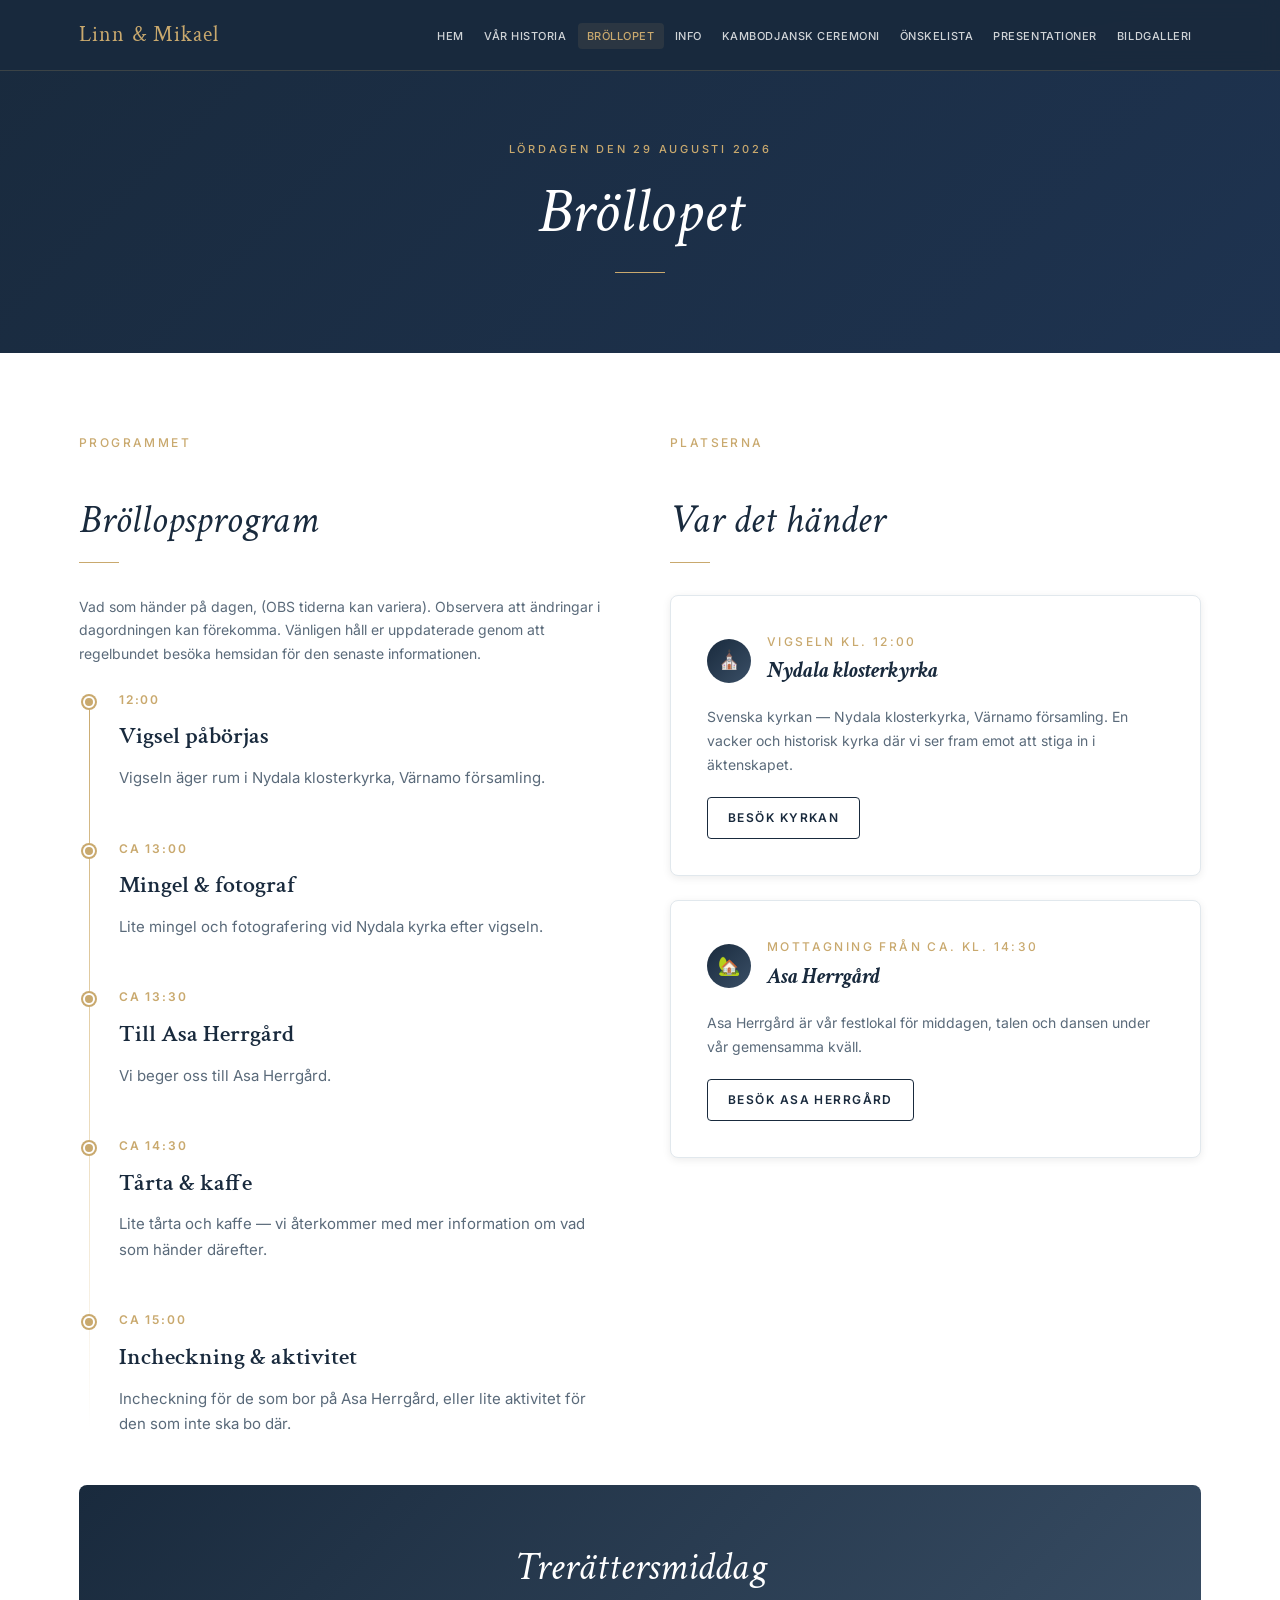
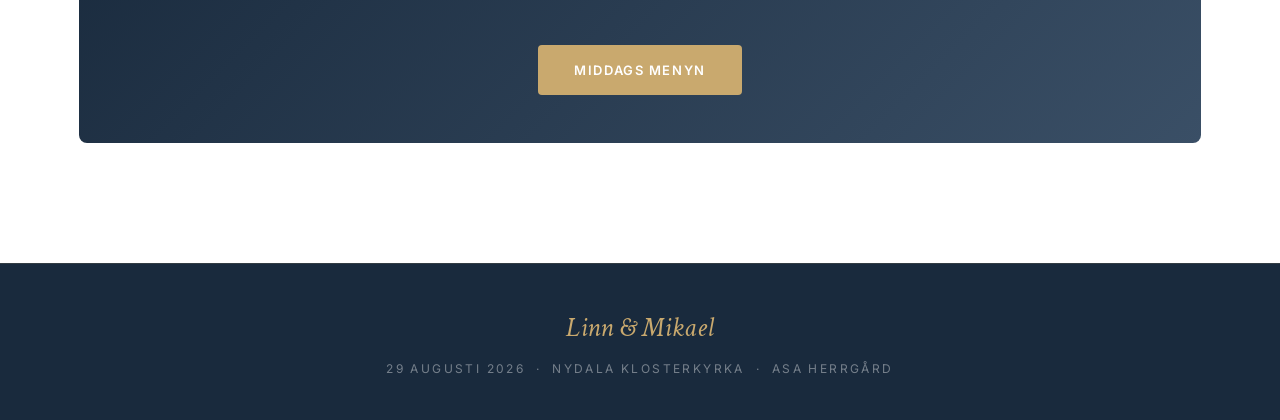
==== brollopet.html @ 31738ab4 "source repo import" ====
<!DOCTYPE html>
<html lang="sv">
<head>
  <meta charset="UTF-8" />
  <meta name="viewport" content="width=device-width, initial-scale=1.0" />
  <title>Bröllopet — Linn &amp; Mikael</title>
  <link rel="stylesheet" href="styles.css" />
</head>
<body>

  <div id="nav-placeholder"></div>

  <header class="page-header">
    <p class="page-header-eyebrow">Lördagen den 29 augusti 2026</p>
    <h1>Bröllopet</h1>
    <div class="page-header-divider"></div>
  </header>

  <main>
    <div class="two-col">
      <!-- PROGRAM -->
      <div>
        <p class="section-subtitle">Programmet</p>
        <h2 class="section-title">Bröllopsprogram</h2>
        <div class="section-divider"></div>
        <p style="font-family: var(--font-body); font-size: 14px; color: var(--color-text-light); line-height: 1.7; margin-bottom: 24px;">
          Vad som händer på dagen, (OBS tiderna kan variera). Observera att ändringar i dagordningen kan förekomma. Vänligen håll er uppdaterade genom att regelbundet besöka hemsidan för den senaste informationen.
        </p>
        <div class="timeline">
          <div class="timeline-item">
            <div class="timeline-dot"></div>
            <div class="timeline-time">12:00</div>
            <div class="timeline-title">Vigsel påbörjas</div>
            <p class="timeline-desc">
              Vigseln äger rum i Nydala klosterkyrka, Värnamo församling.
            </p>
          </div>
          <div class="timeline-item">
            <div class="timeline-dot"></div>
            <div class="timeline-time">Ca 13:00</div>
            <div class="timeline-title">Mingel &amp; fotograf</div>
            <p class="timeline-desc">
              Lite mingel och fotografering vid Nydala kyrka efter vigseln.
            </p>
          </div>
          <div class="timeline-item">
            <div class="timeline-dot"></div>
            <div class="timeline-time">Ca 13:30</div>
            <div class="timeline-title">Till Asa Herrgård</div>
            <p class="timeline-desc">
              Vi beger oss till Asa Herrgård.
            </p>
          </div>
          <div class="timeline-item">
            <div class="timeline-dot"></div>
            <div class="timeline-time">Ca 14:30</div>
            <div class="timeline-title">Tårta &amp; kaffe</div>
            <p class="timeline-desc">
              Lite tårta och kaffe — vi återkommer med mer information om vad som händer därefter.
            </p>
          </div>
          <div class="timeline-item">
            <div class="timeline-dot"></div>
            <div class="timeline-time">Ca 15:00</div>
            <div class="timeline-title">Incheckning &amp; aktivitet</div>
            <p class="timeline-desc">
              Incheckning för de som bor på Asa Herrgård, eller lite aktivitet för den som inte ska bo där.
            </p>
          </div>
        </div>
      </div>

      <!-- VENUES -->
      <div>
        <p class="section-subtitle">Platserna</p>
        <h2 class="section-title">Var det händer</h2>
        <div class="section-divider"></div>

        <div class="card mb-24">
          <div style="display: flex; align-items: center; gap: 16px; margin-bottom: 16px;">
            <div class="info-icon">⛪</div>
            <div>
              <p class="section-subtitle mb-0" style="margin-bottom: 0;">Vigseln kl. 12:00</p>
              <h3 style="font-family: var(--font-display); font-size: 22px; color: var(--color-navy); font-style: italic;">Nydala klosterkyrka</h3>
            </div>
          </div>
          <p style="font-family: var(--font-body); font-size: 14px; color: var(--color-text-light); line-height: 1.7;">
            Svenska kyrkan — Nydala klosterkyrka, Värnamo församling. En vacker och historisk kyrka där vi ser fram emot att stiga in i äktenskapet.
          </p>
          <a
            href="https://www.svenskakyrkan.se/varnamo/nydalakyrka"
            target="_blank"
            rel="noopener"
            class="btn btn-outline"
            style="margin-top: 20px; font-size: 12px; padding: 10px 20px;"
          >Besök kyrkan</a>
        </div>

        <div class="card">
          <div style="display: flex; align-items: center; gap: 16px; margin-bottom: 16px;">
            <div class="info-icon">🏡</div>
            <div>
              <p class="section-subtitle mb-0" style="margin-bottom: 0;">Mottagning från ca. kl. 14:30</p>
              <h3 style="font-family: var(--font-display); font-size: 22px; color: var(--color-navy); font-style: italic;">Asa Herrgård</h3>
            </div>
          </div>
          <p style="font-family: var(--font-body); font-size: 14px; color: var(--color-text-light); line-height: 1.7;">
            Asa Herrgård är vår festlokal för middagen, talen och dansen under vår gemensamma kväll.
          </p>
          <a
            href="https://www.asaherrgard.se/"
            target="_blank"
            rel="noopener"
            class="btn btn-outline"
            style="margin-top: 20px; font-size: 12px; padding: 10px 20px;"
          >Besök Asa Herrgård</a>
        </div>
      </div>
    </div>

    <!-- INFO BOX -->
    <div class="highlight-box mt-48">
      <h2>Trerättersmiddag</h2>
      <a href="info.html#middagen" class="btn btn-gold" style="margin-top: 28px;">Middags Menyn</a>
    </div>
  </main>

  <div id="footer-placeholder"></div>
  <script src="nav.js"></script>
</body>
</html>
---- styles.css ----
/* ===== GOOGLE FONTS ===== */
@import url('https://fonts.googleapis.com/css2?family=Crimson+Text:ital,wght@0,400;0,600;1,400;1,600&family=Inter:wght@300;400;500;600&family=Spinnaker&display=swap');

/* ===== CSS VARIABLES ===== */
:root {
  --color-primary: #2872fa;
  --color-primary-dark: #1559ed;
  --color-navy: #192a3d;
  --color-navy-mid: #1e3350;
  --color-slate: #3A4F66;
  --color-light: #f2f5f7;
  --color-lighter: #fafbfc;
  --color-white: #ffffff;
  --color-gold: #c9a96e;
  --color-gold-light: #e8d5b0;
  --color-text: #2c3e50;
  --color-text-light: #5a6a7a;
  --color-border: #e1e8ed;

  --font-display: 'Crimson Text', Georgia, serif;
  --font-body: 'Inter', sans-serif;

  --shadow-sm: 0 2px 8px rgba(0,0,0,0.08);
  --shadow-md: 0 4px 20px rgba(0,0,0,0.12);
  --shadow-lg: 0 8px 40px rgba(0,0,0,0.16);

  --transition: 0.3s ease;
  --border-radius: 4px;
}

/* ===== RESET & BASE ===== */
*, *::before, *::after {
  box-sizing: border-box;
  margin: 0;
  padding: 0;
}

html {
  scroll-behavior: smooth;
}

body {
  font-family: var(--font-body);
  font-size: 16px;
  line-height: 1.7;
  color: var(--color-text);
  background: var(--color-white);
  -webkit-font-smoothing: antialiased;
}

img {
  max-width: 100%;
  height: auto;
  display: block;
}

a {
  color: var(--color-primary);
  text-decoration: none;
  transition: color var(--transition);
}

a:hover {
  color: var(--color-primary-dark);
}

/* ===== NAVIGATION ===== */
.nav {
  position: fixed;
  top: 0;
  left: 0;
  right: 0;
  z-index: 1000;
  background: rgba(25, 42, 61, 0.97);
  backdrop-filter: blur(10px);
  border-bottom: 1px solid rgba(201, 169, 110, 0.2);
  transition: background var(--transition);
}

.nav-inner {
  max-width: 1170px;
  margin: 0 auto;
  padding: 0 24px;
  display: flex;
  align-items: center;
  justify-content: space-between;
  height: 70px;
}

.nav-logo {
  font-family: var(--font-display);
  font-size: 22px;
  color: var(--color-gold);
  letter-spacing: 0.05em;
  font-weight: 400;
  white-space: nowrap;
}

.nav-logo:hover {
  color: var(--color-gold-light);
}

.nav-menu {
  display: flex;
  list-style: none;
  gap: 2px;
}

.nav-menu a {
  font-family: var(--font-body);
  font-size: 11px;
  font-weight: 500;
  color: rgba(255,255,255,0.8);
  letter-spacing: 0.05em;
  text-transform: uppercase;
  padding: 6px 9px;
  border-radius: var(--border-radius);
  transition: color var(--transition), background var(--transition);
  white-space: nowrap;
}

.nav-menu a:hover,
.nav-menu a.active {
  color: var(--color-gold);
  background: rgba(201, 169, 110, 0.1);
}

/* Hamburger */
.nav-toggle {
  display: none;
  flex-direction: column;
  gap: 5px;
  cursor: pointer;
  padding: 4px;
  background: none;
  border: none;
}

.nav-toggle span {
  display: block;
  width: 24px;
  height: 2px;
  background: var(--color-white);
  border-radius: 2px;
  transition: transform var(--transition), opacity var(--transition);
}

/* Mobile nav */
@media (max-width: 767px) {
  .nav-menu {
    display: none;
    position: absolute;
    top: 70px;
    left: 0;
    right: 0;
    flex-direction: column;
    background: var(--color-navy);
    padding: 16px 0;
    border-top: 1px solid rgba(201, 169, 110, 0.15);
    gap: 0;
  }

  .nav-menu.open {
    display: flex;
  }

  .nav-menu li a {
    display: block;
    padding: 12px 24px;
    border-radius: 0;
  }

  .nav-toggle {
    display: flex;
  }
}

/* ===== HERO SECTION ===== */
.hero {
  min-height: 100vh;
  background: linear-gradient(135deg, var(--color-navy) 0%, var(--color-navy-mid) 50%, #1a2f4a 100%);
  display: flex;
  align-items: center;
  justify-content: center;
  text-align: center;
  position: relative;
  overflow: hidden;
}

.hero::before {
  content: '';
  position: absolute;
  inset: 0;
  background: radial-gradient(ellipse at center, rgba(40, 114, 250, 0.08) 0%, transparent 70%);
}

.hero-floral {
  position: absolute;
  inset: 0;
  pointer-events: none;
  opacity: 0.06;
  background-image:
    radial-gradient(circle at 15% 50%, var(--color-gold) 1px, transparent 1px),
    radial-gradient(circle at 85% 30%, var(--color-gold) 1px, transparent 1px),
    radial-gradient(circle at 70% 80%, var(--color-gold) 1px, transparent 1px);
  background-size: 200px 200px, 150px 150px, 250px 250px;
}

.hero-content {
  position: relative;
  z-index: 1;
  padding: 100px 24px 60px;
}

.hero-eyebrow {
  font-family: var(--font-body);
  font-size: 12px;
  font-weight: 500;
  letter-spacing: 0.25em;
  text-transform: uppercase;
  color: var(--color-gold);
  margin-bottom: 24px;
}

.hero-names {
  font-family: var(--font-display);
  font-size: clamp(52px, 8vw, 96px);
  font-weight: 400;
  color: var(--color-white);
  line-height: 1.1;
  margin-bottom: 16px;
  font-style: italic;
}

.hero-ampersand {
  color: var(--color-gold);
  display: block;
  font-size: clamp(36px, 5vw, 60px);
  line-height: 1;
  margin: 4px 0;
}

.hero-divider {
  width: 60px;
  height: 1px;
  background: var(--color-gold);
  margin: 28px auto;
}

.hero-date {
  font-family: var(--font-display);
  font-size: clamp(18px, 3vw, 26px);
  color: rgba(255,255,255,0.85);
  font-style: italic;
  margin-bottom: 8px;
}

.hero-venue {
  font-family: var(--font-body);
  font-size: 13px;
  letter-spacing: 0.15em;
  text-transform: uppercase;
  color: rgba(255,255,255,0.55);
}

/* ===== COUNTDOWN ===== */
.countdown {
  margin-top: 56px;
}

.countdown-title {
  font-family: var(--font-body);
  font-size: 11px;
  letter-spacing: 0.2em;
  text-transform: uppercase;
  color: rgba(255,255,255,0.45);
  margin-bottom: 20px;
}

.countdown-grid {
  display: flex;
  gap: 24px;
  justify-content: center;
  flex-wrap: wrap;
}

.countdown-item {
  text-align: center;
  min-width: 80px;
}

.countdown-number {
  font-family: var(--font-display);
  font-size: clamp(36px, 5vw, 56px);
  font-weight: 600;
  color: var(--color-white);
  line-height: 1;
  display: block;
}

.countdown-label {
  font-family: var(--font-body);
  font-size: 11px;
  letter-spacing: 0.15em;
  text-transform: uppercase;
  color: var(--color-gold);
  margin-top: 6px;
  display: block;
}

.countdown-sep {
  font-family: var(--font-display);
  font-size: 40px;
  color: rgba(201, 169, 110, 0.4);
  line-height: 56px;
  align-self: flex-start;
  margin-top: 4px;
}

/* ===== PAGE HEADER (sub-pages) ===== */
.page-header {
  padding: 140px 24px 80px;
  background: linear-gradient(135deg, var(--color-navy) 0%, var(--color-navy-mid) 100%);
  text-align: center;
}

.page-header-eyebrow {
  font-family: var(--font-body);
  font-size: 11px;
  font-weight: 500;
  letter-spacing: 0.25em;
  text-transform: uppercase;
  color: var(--color-gold);
  margin-bottom: 16px;
}

.page-header h1 {
  font-family: var(--font-display);
  font-size: clamp(36px, 6vw, 64px);
  font-weight: 400;
  color: var(--color-white);
  font-style: italic;
  line-height: 1.15;
}

.page-header-divider {
  width: 50px;
  height: 1px;
  background: var(--color-gold);
  margin: 24px auto 0;
}

/* ===== MAIN CONTENT ===== */
main {
  max-width: 1170px;
  margin: 0 auto;
  padding: 80px 24px;
}

.section {
  margin-bottom: 80px;
}

.section-title {
  font-family: var(--font-display);
  font-size: clamp(28px, 4vw, 40px);
  font-weight: 400;
  color: var(--color-navy);
  font-style: italic;
  margin-bottom: 8px;
}

.section-subtitle {
  font-family: var(--font-body);
  font-size: 12px;
  font-weight: 500;
  letter-spacing: 0.2em;
  text-transform: uppercase;
  color: var(--color-gold);
  margin-bottom: 32px;
}

.section-divider {
  width: 40px;
  height: 1px;
  background: var(--color-gold);
  margin-bottom: 32px;
}

/* ===== TWO COLUMN LAYOUT ===== */
.two-col {
  display: grid;
  grid-template-columns: 1fr 1fr;
  gap: 60px;
  align-items: start;
}

.mobile-col-divider {
  display: none;
}

@media (max-width: 767px) {
  .two-col {
    grid-template-columns: 1fr;
    gap: 40px;
  }

  .mobile-col-divider {
    display: block;
    border: none;
    border-top: 1px solid var(--color-border);
    margin: 0 0 40px;
  }
}

/* ===== TEXT CONTENT ===== */
.prose {
  font-family: var(--font-display);
  font-size: 19px;
  line-height: 1.8;
  color: var(--color-text);
}

.prose p {
  margin-bottom: 20px;
}

.prose p:last-child {
  margin-bottom: 0;
}

/* ===== CARDS ===== */
.card {
  background: var(--color-white);
  border: 1px solid var(--color-border);
  border-radius: 8px;
  padding: 36px;
  box-shadow: var(--shadow-sm);
  transition: box-shadow var(--transition);
}

.card:hover {
  box-shadow: var(--shadow-md);
}

.card-grid {
  display: grid;
  grid-template-columns: repeat(auto-fit, minmax(280px, 1fr));
  gap: 24px;
}

/* ===== TIMELINE ===== */
.timeline {
  position: relative;
  padding-left: 40px;
}

.timeline::before {
  content: '';
  position: absolute;
  left: 10px;
  top: 8px;
  bottom: 8px;
  width: 1px;
  background: linear-gradient(to bottom, var(--color-gold), var(--color-gold-light), transparent);
}

.timeline-item {
  position: relative;
  margin-bottom: 48px;
}

.timeline-item:last-child {
  margin-bottom: 0;
}

.timeline-dot {
  position: absolute;
  left: -36px;
  top: 6px;
  width: 12px;
  height: 12px;
  border-radius: 50%;
  background: var(--color-gold);
  border: 2px solid var(--color-white);
  box-shadow: 0 0 0 2px var(--color-gold);
}

.timeline-time {
  font-family: var(--font-body);
  font-size: 12px;
  font-weight: 600;
  letter-spacing: 0.15em;
  text-transform: uppercase;
  color: var(--color-gold);
  margin-bottom: 6px;
}

.timeline-title {
  font-family: var(--font-display);
  font-size: 24px;
  font-weight: 600;
  color: var(--color-navy);
  margin-bottom: 8px;
}

.timeline-desc {
  font-family: var(--font-body);
  font-size: 15px;
  color: var(--color-text-light);
  line-height: 1.7;
}

/* ===== INFO GRID ===== */
.info-item {
  display: flex;
  gap: 20px;
  margin-bottom: 32px;
  padding-bottom: 32px;
  border-bottom: 1px solid var(--color-border);
}

.info-item:last-child {
  border-bottom: none;
  margin-bottom: 0;
  padding-bottom: 0;
}

.info-icon {
  width: 44px;
  height: 44px;
  border-radius: 50%;
  background: linear-gradient(135deg, var(--color-navy), var(--color-slate));
  display: flex;
  align-items: center;
  justify-content: center;
  flex-shrink: 0;
  font-size: 18px;
}

.info-content h3 {
  font-family: var(--font-body);
  font-size: 14px;
  font-weight: 600;
  letter-spacing: 0.1em;
  text-transform: uppercase;
  color: var(--color-slate);
  margin-bottom: 6px;
}

.info-content p {
  font-family: var(--font-display);
  font-size: 18px;
  color: var(--color-text);
  line-height: 1.6;
}

/* ===== PERSON CARDS ===== */
.person-card {
  text-align: center;
  padding: 40px 24px;
  background: var(--color-lighter);
  border-radius: 8px;
  border: 1px solid var(--color-border);
}

.person-avatar {
  width: 90px;
  height: 90px;
  border-radius: 50%;
  margin: 0 auto 20px;
  background: linear-gradient(135deg, var(--color-navy), var(--color-primary));
  display: flex;
  align-items: center;
  justify-content: center;
  font-family: var(--font-display);
  font-size: 32px;
  color: var(--color-white);
  font-style: italic;
  overflow: hidden;
}

.person-avatar img {
  width: 100%;
  height: 100%;
  object-fit: cover;
}

.person-name {
  font-family: var(--font-display);
  font-size: 26px;
  font-weight: 600;
  color: var(--color-navy);
  margin-bottom: 4px;
  font-style: italic;
}

.person-role {
  font-family: var(--font-body);
  font-size: 11px;
  font-weight: 500;
  letter-spacing: 0.18em;
  text-transform: uppercase;
  color: var(--color-gold);
  margin-bottom: 16px;
}

.person-desc {
  font-family: var(--font-body);
  font-size: 14px;
  color: var(--color-text-light);
  line-height: 1.7;
  margin-bottom: 16px;
}

.person-contact {
  font-size: 13px;
  color: var(--color-text-light);
}

.person-contact a {
  color: var(--color-primary);
}

/* ===== FORM ===== */
.form-group {
  margin-bottom: 24px;
}

.form-label {
  display: block;
  font-family: var(--font-body);
  font-size: 12px;
  font-weight: 600;
  letter-spacing: 0.1em;
  text-transform: uppercase;
  color: var(--color-slate);
  margin-bottom: 8px;
}

.form-input,
.form-select,
.form-textarea {
  width: 100%;
  padding: 12px 16px;
  font-family: var(--font-body);
  font-size: 15px;
  color: var(--color-text);
  background: var(--color-white);
  border: 1px solid var(--color-border);
  border-radius: var(--border-radius);
  transition: border-color var(--transition), box-shadow var(--transition);
  outline: none;
  appearance: none;
}

.form-input:focus,
.form-select:focus,
.form-textarea:focus {
  border-color: var(--color-primary);
  box-shadow: 0 0 0 3px rgba(40, 114, 250, 0.1);
}

.form-textarea {
  resize: vertical;
  min-height: 100px;
}

/* ===== BUTTON ===== */
.btn {
  display: inline-flex;
  align-items: center;
  justify-content: center;
  gap: 8px;
  padding: 14px 36px;
  font-family: var(--font-body);
  font-size: 13px;
  font-weight: 600;
  letter-spacing: 0.12em;
  text-transform: uppercase;
  border-radius: var(--border-radius);
  cursor: pointer;
  transition: all var(--transition);
  border: none;
  text-decoration: none;
}

.btn-primary {
  background: var(--color-navy);
  color: var(--color-white);
}

.btn-primary:hover {
  background: var(--color-primary);
  color: var(--color-white);
  transform: translateY(-1px);
  box-shadow: var(--shadow-md);
}

.btn-gold {
  background: var(--color-gold);
  color: var(--color-white);
}

.btn-gold:hover {
  background: #b8935a;
  color: var(--color-white);
  transform: translateY(-1px);
}

.btn-outline {
  background: transparent;
  color: var(--color-navy);
  border: 1px solid var(--color-navy);
}

.btn-outline:hover {
  background: var(--color-navy);
  color: var(--color-white);
}

/* ===== GALLERY GRID ===== */
.gallery-grid {
  display: grid;
  grid-template-columns: repeat(auto-fill, minmax(280px, 1fr));
  gap: 16px;
}

.gallery-placeholder {
  aspect-ratio: 4/3;
  background: linear-gradient(135deg, var(--color-light) 0%, var(--color-border) 100%);
  border-radius: 6px;
  display: flex;
  align-items: center;
  justify-content: center;
  font-size: 32px;
  color: var(--color-text-light);
}

.gallery-item {
  border-radius: 6px;
  overflow: hidden;
}

.gallery-item img {
  width: 100%;
  display: block;
}

.gallery-item-cropped img {
  aspect-ratio: 3/4;
  object-fit: cover;
}

/* ===== HIGHLIGHT BOX ===== */
.highlight-box {
  background: linear-gradient(135deg, var(--color-navy) 0%, var(--color-slate) 100%);
  color: var(--color-white);
  border-radius: 8px;
  padding: 48px;
  text-align: center;
  margin-bottom: 40px;
}

.highlight-box h2 {
  font-family: var(--font-display);
  font-size: clamp(28px, 4vw, 40px);
  font-weight: 400;
  font-style: italic;
  margin-bottom: 16px;
}

.highlight-box p {
  font-family: var(--font-body);
  font-size: 15px;
  color: rgba(255,255,255,0.75);
  margin-bottom: 0;
}

/* ===== FOOTER ===== */
footer {
  background: var(--color-navy);
  color: rgba(255,255,255,0.6);
  text-align: center;
  padding: 40px 24px;
  border-top: 1px solid rgba(201, 169, 110, 0.15);
}

footer .footer-names {
  font-family: var(--font-display);
  font-size: 28px;
  font-style: italic;
  color: var(--color-gold);
  margin-bottom: 8px;
}

footer .footer-date {
  font-family: var(--font-body);
  font-size: 12px;
  letter-spacing: 0.2em;
  text-transform: uppercase;
  color: rgba(255,255,255,0.4);
}

/* ===== UTILITY ===== */
.text-center { text-align: center; }
.text-gold { color: var(--color-gold); }
.text-navy { color: var(--color-navy); }
.mt-8 { margin-top: 8px; }
.mt-16 { margin-top: 16px; }
.mt-24 { margin-top: 24px; }
.mt-32 { margin-top: 32px; }
.mt-48 { margin-top: 48px; }
.mb-0 { margin-bottom: 0; }
.mb-8 { margin-bottom: 8px; }
.mb-16 { margin-bottom: 16px; }
.mb-24 { margin-bottom: 24px; }
.mb-32 { margin-bottom: 32px; }
.mb-48 { margin-bottom: 48px; }

/* ===== RESPONSIVE ===== */
@media (max-width: 991px) {
  main {
    padding: 60px 24px;
  }
  .highlight-box {
    padding: 36px 24px;
  }
}

@media (max-width: 767px) {
  main {
    padding: 48px 20px;
  }
  .card {
    padding: 24px;
  }
  .timeline {
    padding-left: 30px;
  }
  .timeline-dot {
    left: -26px;
  }
}
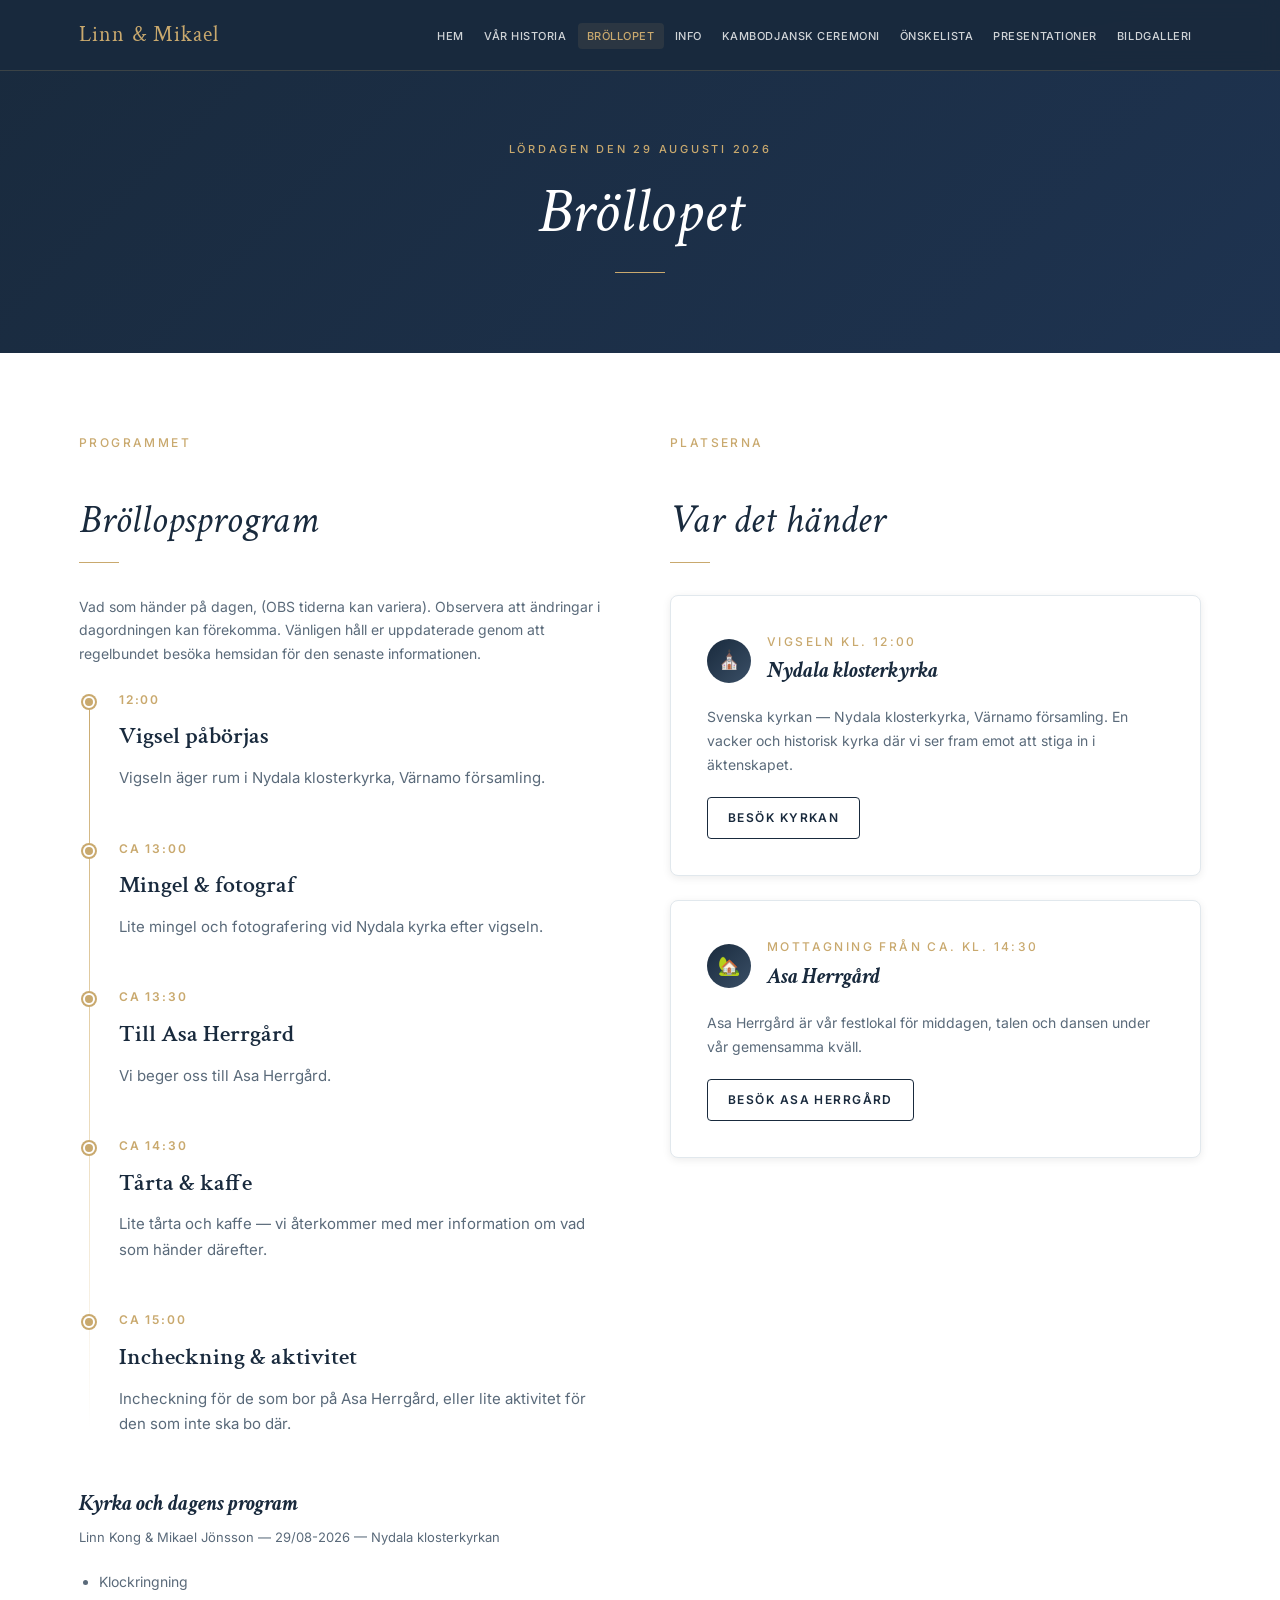
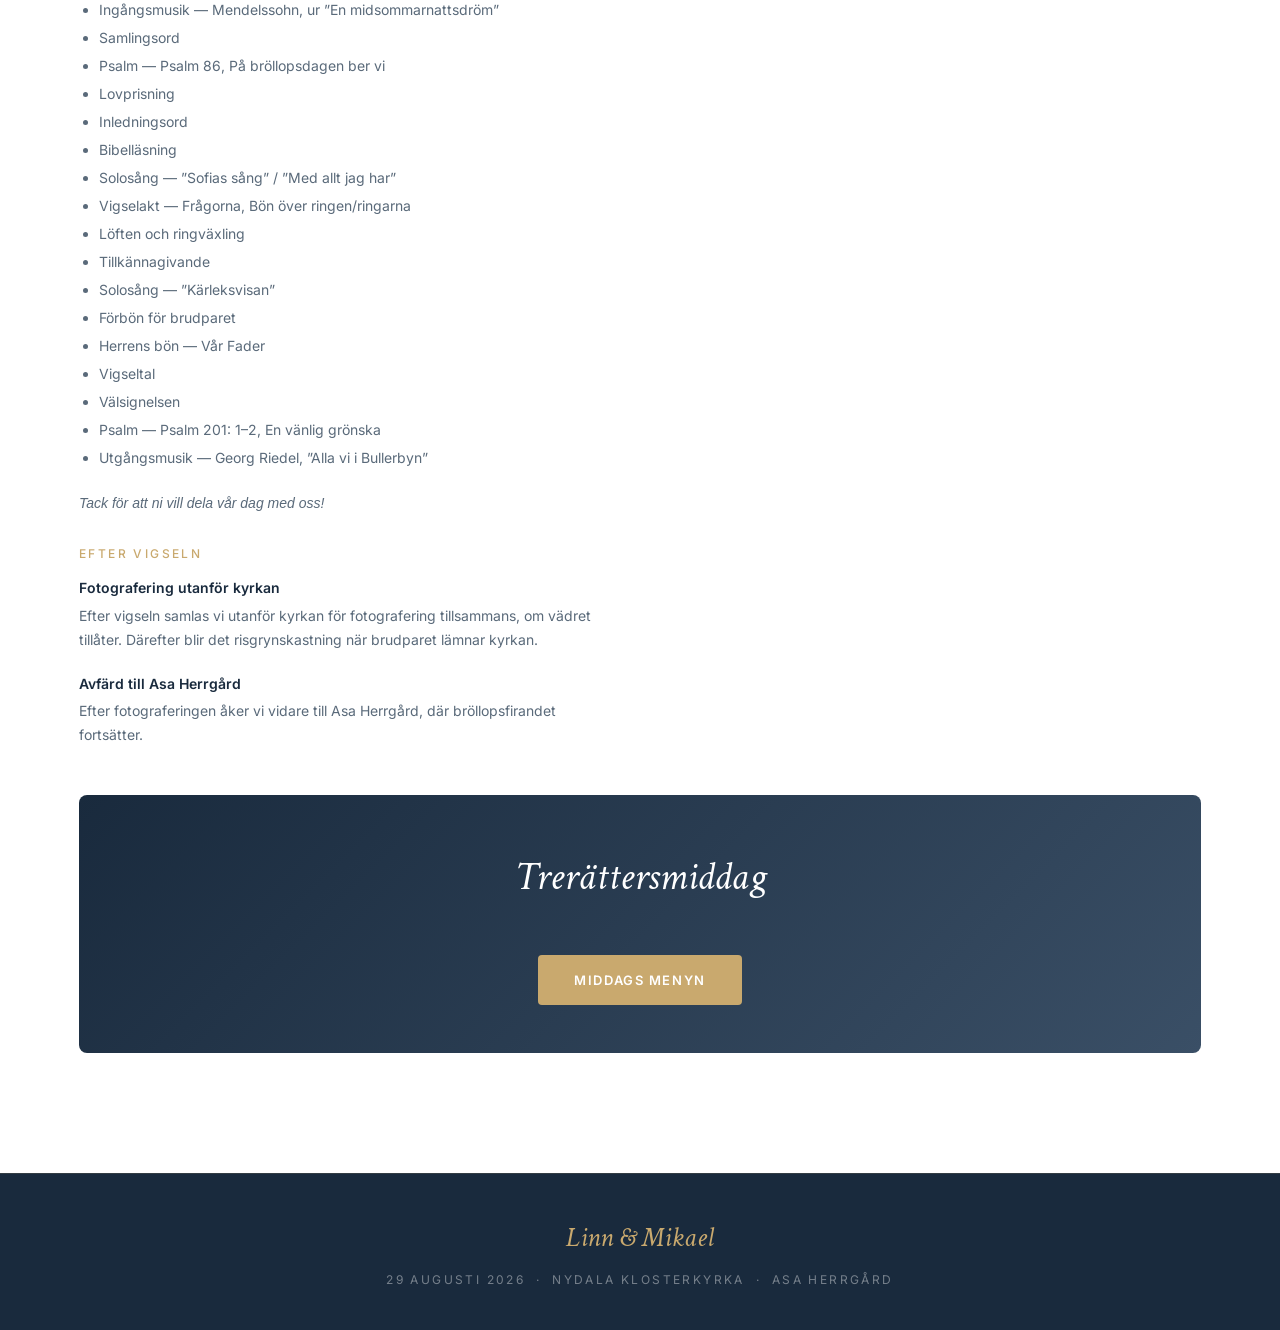
==== commit d2be0df3: "ändrade massa text" ====
--- a/brollopet.html
+++ b/brollopet.html
@@ -68,6 +68,51 @@
             </p>
           </div>
         </div>
+
+        <!-- KYRKANS PROGRAM -->
+        <div class="mt-48">
+          <h3 style="font-family: var(--font-display); font-size: 22px; color: var(--color-navy); font-style: italic; margin-bottom: 4px;">Kyrka och dagens program</h3>
+          <p style="font-family: var(--font-body); font-size: 13px; color: var(--color-text-light); margin-bottom: 20px;">
+            Linn Kong &amp; Mikael Jönsson — 29/08-2026 — Nydala klosterkyrkan
+          </p>
+
+          <ul style="font-family: var(--font-body); font-size: 14px; color: var(--color-text-light); line-height: 2; padding-left: 20px; margin-bottom: 20px;">
+            <li>Klockringning</li>
+            <li>Ingångsmusik — Mendelssohn, ur &rdquo;En midsommarnattsdröm&rdquo;</li>
+            <li>Samlingsord</li>
+            <li>Psalm — Psalm 86, På bröllopsdagen ber vi</li>
+            <li>Lovprisning</li>
+            <li>Inledningsord</li>
+            <li>Bibelläsning</li>
+            <li>Solosång — &rdquo;Sofias sång&rdquo; / &rdquo;Med allt jag har&rdquo;</li>
+            <li>Vigselakt — Frågorna, Bön över ringen/ringarna</li>
+            <li>Löften och ringväxling</li>
+            <li>Tillkännagivande</li>
+            <li>Solosång — &rdquo;Kärleksvisan&rdquo;</li>
+            <li>Förbön för brudparet</li>
+            <li>Herrens bön — Vår Fader</li>
+            <li>Vigseltal</li>
+            <li>Välsignelsen</li>
+            <li>Psalm — Psalm 201: 1–2, En vänlig grönska</li>
+            <li>Utgångsmusik — Georg Riedel, &rdquo;Alla vi i Bullerbyn&rdquo;</li>
+          </ul>
+
+          <p style="font-family: var(--font-body); font-size: 14px; color: var(--color-text-light); font-style: italic; margin-bottom: 28px;">
+            Tack för att ni vill dela vår dag med oss!
+          </p>
+
+          <p class="section-subtitle" style="margin-bottom: 12px;">Efter vigseln</p>
+
+          <p style="font-family: var(--font-body); font-size: 14px; color: var(--color-navy); font-weight: 600; margin-bottom: 4px;">Fotografering utanför kyrkan</p>
+          <p style="font-family: var(--font-body); font-size: 14px; color: var(--color-text-light); line-height: 1.7; margin-bottom: 20px;">
+            Efter vigseln samlas vi utanför kyrkan för fotografering tillsammans, om vädret tillåter. Därefter blir det risgrynskastning när brudparet lämnar kyrkan.
+          </p>
+
+          <p style="font-family: var(--font-body); font-size: 14px; color: var(--color-navy); font-weight: 600; margin-bottom: 4px;">Avfärd till Asa Herrgård</p>
+          <p style="font-family: var(--font-body); font-size: 14px; color: var(--color-text-light); line-height: 1.7;">
+            Efter fotograferingen åker vi vidare till Asa Herrgård, där bröllopsfirandet fortsätter.
+          </p>
+        </div>
       </div>
 
       <!-- VENUES -->
